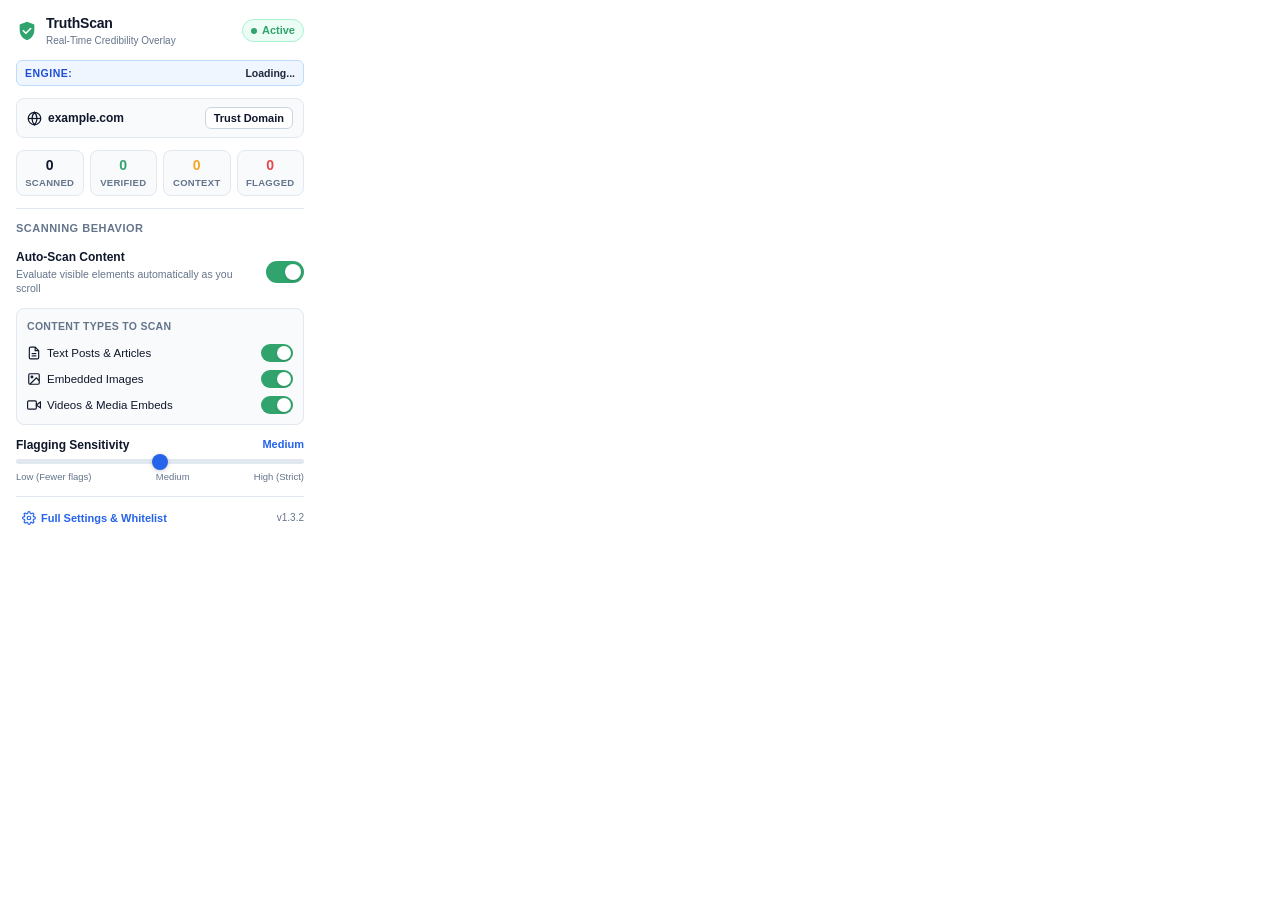
==== popup/popup.html @ b37b41a3 "options,popup" ====
<!DOCTYPE html>
<html lang="en">
<head>
  <meta charset="UTF-8">
  <meta name="viewport" content="width=device-width, initial-scale=1.0">
  <title>TruthScan Control Panel</title>
  <link rel="stylesheet" href="popup.css">
</head>
<body>
  <div class="popup-container">
    <!-- Header -->
    <header class="popup-header">
      <div class="brand-badge">
        <svg class="brand-icon" viewBox="0 0 48 48" width="22" height="22" fill="none">
          <path d="M24 4L8 10V22C8 32.5 14.8 42.2 24 44C33.2 42.2 40 32.5 40 22V10L24 4Z" fill="#30A46C"/>
          <path d="M16 23.5L21.5 29L32 18.5" stroke="#FFFFFF" stroke-width="3.5" stroke-linecap="round" stroke-linejoin="round"/>
        </svg>
        <div>
          <div class="brand-title">TruthScan</div>
          <div class="brand-sub">Real-Time Credibility Overlay</div>
        </div>
      </div>
      <div class="status-indicator" id="status-pill">
        <span class="dot"></span>
        <span class="status-text">Active</span>
      </div>
    </header>

    <!-- Active Engine Status -->
    <div class="engine-badge-row">
      <span class="engine-label">ENGINE:</span>
      <span class="engine-val" id="active-engine-val">Loading...</span>
    </div>

    <!-- ⚡ Featherless AI Setup Banner (hidden once key is saved) -->
    <div id="api-setup-banner" style="
      display:none;
      background:linear-gradient(135deg,#1a0f2e,#0f1a2e);
      border:1.5px solid #7c3aed;
      border-radius:10px;
      padding:12px 14px;
      margin:8px 0 4px 0;
    ">
      <div style="display:flex;align-items:center;gap:8px;margin-bottom:6px;">
        <span style="font-size:15px;">🤖</span>
        <span style="font-size:12px;font-weight:700;color:#c4b5fd;letter-spacing:0.04em;text-transform:uppercase;">Featherless AI — Not Connected</span>
      </div>
      <div style="font-size:11px;color:#a78bfa;margin-bottom:10px;line-height:1.45;">
        Add your Featherless API key to enable live AI fact-checking on every message.<br>
        Endpoint: <code style="font-size:10px;background:rgba(124,58,237,0.2);padding:1px 5px;border-radius:4px;color:#ddd8fe;">https://api.featherless.ai/v1/chat/completions</code>
      </div>
      <div style="display:flex;gap:6px;flex-wrap:wrap;">
        <button id="banner-open-settings" style="
          background:#7c3aed;color:#fff;border:none;border-radius:6px;
          padding:6px 12px;font-size:11px;font-weight:700;cursor:pointer;flex:1;
        ">⚙️ Add API Key in Settings</button>
        <a href="https://featherless.ai" target="_blank" rel="noopener" style="
          background:rgba(124,58,237,0.2);color:#c4b5fd;border:1px solid #7c3aed;
          border-radius:6px;padding:6px 10px;font-size:11px;font-weight:600;
          text-decoration:none;white-space:nowrap;
        ">Get Key ↗</a>
      </div>
    </div>

    <!-- Current Site Whitelist Quick Card -->
    <div class="site-card">
      <div class="site-info">
        <svg width="15" height="15" viewBox="0 0 24 24" fill="none" stroke="currentColor" stroke-width="2"><circle cx="12" cy="12" r="10"/><line x1="2" y1="12" x2="22" y2="12"/><path d="M12 2a15.3 15.3 0 0 1 4 10 15.3 15.3 0 0 1-4 10 15.3 15.3 0 0 1-4-10 15.3 15.3 0 0 1 4-10z"/></svg>
        <span class="site-domain" id="current-domain">example.com</span>
      </div>
      <button class="whitelist-btn" id="toggle-site-whitelist">
        Trust Domain
      </button>
    </div>

    <!-- Live Tab Stats -->
    <div class="stats-grid">
      <div class="stat-card">
        <span class="stat-val" id="stat-scanned">0</span>
        <span class="stat-lbl">Scanned</span>
      </div>
      <div class="stat-card stat-verified">
        <span class="stat-val" id="stat-verified">0</span>
        <span class="stat-lbl">Verified</span>
      </div>
      <div class="stat-card stat-context">
        <span class="stat-val" id="stat-context">0</span>
        <span class="stat-lbl">Context</span>
      </div>
      <div class="stat-card stat-flagged">
        <span class="stat-val" id="stat-flagged">0</span>
        <span class="stat-lbl">Flagged</span>
      </div>
    </div>

    <div class="divider"></div>

    <!-- Core Scanning Controls -->
    <div class="section-title">Scanning Behavior</div>
    
    <div class="control-row">
      <div class="control-info">
        <div class="control-label">Auto-Scan Content</div>
        <div class="control-desc">Evaluate visible elements automatically as you scroll</div>
      </div>
      <label class="switch">
        <input type="checkbox" id="toggle-auto-scan" checked>
        <span class="slider"></span>
      </label>
    </div>

    <div class="types-group">
      <div class="types-title">Content Types to Scan</div>
      
      <div class="type-row">
        <span class="type-name">
          <svg width="14" height="14" viewBox="0 0 24 24" fill="none" stroke="currentColor" stroke-width="2"><path d="M14 2H6a2 2 0 0 0-2 2v16a2 2 0 0 0 2 2h12a2 2 0 0 0 2-2V8z"/><polyline points="14 2 14 8 20 8"/><line x1="16" y1="13" x2="8" y2="13"/><line x1="16" y1="17" x2="8" y2="17"/></svg>
          Text Posts & Articles
        </span>
        <label class="switch switch-sm">
          <input type="checkbox" id="toggle-scan-text" checked>
          <span class="slider"></span>
        </label>
      </div>

      <div class="type-row">
        <span class="type-name">
          <svg width="14" height="14" viewBox="0 0 24 24" fill="none" stroke="currentColor" stroke-width="2"><rect x="3" y="3" width="18" height="18" rx="2" ry="2"/><circle cx="8.5" cy="8.5" r="1.5"/><polyline points="21 15 16 10 5 21"/></svg>
          Embedded Images
        </span>
        <label class="switch switch-sm">
          <input type="checkbox" id="toggle-scan-images" checked>
          <span class="slider"></span>
        </label>
      </div>

      <div class="type-row">
        <span class="type-name">
          <svg width="14" height="14" viewBox="0 0 24 24" fill="none" stroke="currentColor" stroke-width="2"><polygon points="23 7 16 12 23 17 23 7"/><rect x="1" y="5" width="15" height="14" rx="2" ry="2"/></svg>
          Videos & Media Embeds
        </span>
        <label class="switch switch-sm">
          <input type="checkbox" id="toggle-scan-videos" checked>
          <span class="slider"></span>
        </label>
      </div>
    </div>

    <!-- Sensitivity Slider -->
    <div class="slider-section">
      <div class="slider-header">
        <span class="control-label">Flagging Sensitivity</span>
        <span class="sensitivity-val" id="sensitivity-display">Medium</span>
      </div>
      <input type="range" id="sensitivity-slider" min="1" max="3" step="1" value="2" class="range-slider">
      <div class="range-labels">
        <span>Low (Fewer flags)</span>
        <span>Medium</span>
        <span>High (Strict)</span>
      </div>
    </div>

    <!-- Footer -->
    <footer class="popup-footer">
      <button class="footer-btn" id="open-options">
        <svg width="14" height="14" viewBox="0 0 24 24" fill="none" stroke="currentColor" stroke-width="2"><circle cx="12" cy="12" r="3"/><path d="M19.4 15a1.65 1.65 0 0 0 .33 1.82l.06.06a2 2 0 0 1 0 2.83 2 2 0 0 1-2.83 0l-.06-.06a1.65 1.65 0 0 0-1.82-.33 1.65 1.65 0 0 0-1 1.51V21a2 2 0 0 1-2 2 2 2 0 0 1-2-2v-.09A1.65 1.65 0 0 0 9 19.4a1.65 1.65 0 0 0-1.82.33l-.06.06a2 2 0 0 1-2.83 0 2 2 0 0 1 0-2.83l.06-.06a1.65 1.65 0 0 0 .33-1.82 1.65 1.65 0 0 0-1.51-1H3a2 2 0 0 1-2-2 2 2 0 0 1 2-2h.09A1.65 1.65 0 0 0 4.6 9a1.65 1.65 0 0 0-.33-1.82l-.06-.06a2 2 0 0 1 0-2.83 2 2 0 0 1 2.83 0l.06.06a1.65 1.65 0 0 0 1.82.33H9a1.65 1.65 0 0 0 1-1.51V3a2 2 0 0 1 2-2 2 2 0 0 1 2 2v.09a1.65 1.65 0 0 0 1 1.51 1.65 1.65 0 0 0 1.82-.33l.06-.06a2 2 0 0 1 2.83 0 2 2 0 0 1 0 2.83l-.06.06a1.65 1.65 0 0 0-.33 1.82V9a1.65 1.65 0 0 0 1.51 1H21a2 2 0 0 1 2 2 2 2 0 0 1-2 2h-.09a1.65 1.65 0 0 0-1.51 1z"/></svg>
        Full Settings & Whitelist
      </button>
      <span class="version-tag">v1.3.2</span>
    </footer>
  </div>

  <script src="popup.js"></script>
</body>
</html>
---- popup/popup.css ----
/**
 * TruthScan Toolbar Settings Popup Styles
 * Minimal, trustworthy, and modern design.
 */

:root {
  --font-family: -apple-system, BlinkMacSystemFont, "Segoe UI", Roboto, "Helvetica Neue", Arial, sans-serif;
  --bg-primary: #FFFFFF;
  --bg-secondary: #F8FAFC;
  --bg-tertiary: #F1F5F9;
  --border-color: #E2E8F0;
  --text-main: #0F172A;
  --text-muted: #64748B;
  --color-green: #30A46C;
  --color-yellow: #F5A623;
  --color-red: #E5484D;
  --color-gray: #8E8E93;
}

* {
  box-sizing: border-box;
  margin: 0;
  padding: 0;
}

body {
  font-family: var(--font-family);
  background-color: var(--bg-primary);
  color: var(--text-main);
  width: 320px;
  overflow-x: hidden;
  user-select: none;
  font-size: 12px;
  line-height: 1.4;
}

.popup-container {
  padding: 14px 16px;
  display: flex;
  flex-direction: column;
  gap: 12px;
}

/* Header */
.popup-header {
  display: flex;
  align-items: center;
  justify-content: space-between;
}

.brand-badge {
  display: flex;
  align-items: center;
  gap: 8px;
}

.brand-title {
  font-size: 14px;
  font-weight: 700;
  color: var(--text-main);
  letter-spacing: -0.2px;
}

.brand-sub {
  font-size: 10px;
  color: var(--text-muted);
}

.status-indicator {
  display: flex;
  align-items: center;
  gap: 5px;
  padding: 3px 8px;
  border-radius: 999px;
  background-color: #ECFDF5;
  color: var(--color-green);
  font-size: 11px;
  font-weight: 600;
  border: 1px solid #A7F3D0;
}

.status-indicator .dot {
  width: 6px;
  height: 6px;
  border-radius: 50%;
  background-color: var(--color-green);
}

.status-indicator.is-whitelisted {
  background-color: #F1F5F9;
  color: #64748B;
  border-color: #CBD5E1;
}

.status-indicator.is-whitelisted .dot {
  background-color: #64748B;
}

/* Engine Status Row */
.engine-badge-row {
  display: flex;
  align-items: center;
  justify-content: space-between;
  background-color: #EFF6FF;
  border: 1px solid #BFDBFE;
  border-radius: 6px;
  padding: 5px 8px;
  font-size: 10.5px;
}

.engine-label {
  font-weight: 800;
  color: #1D4ED8;
  letter-spacing: 0.5px;
}

.engine-val {
  font-weight: 600;
  color: #1E293B;
  overflow: hidden;
  text-overflow: ellipsis;
  white-space: nowrap;
  max-width: 200px;
}

/* Current Site Whitelist Card */
.site-card {
  display: flex;
  align-items: center;
  justify-content: space-between;
  background-color: var(--bg-secondary);
  border: 1px solid var(--border-color);
  border-radius: 8px;
  padding: 8px 10px;
}

.site-info {
  display: flex;
  align-items: center;
  gap: 6px;
  overflow: hidden;
}

.site-domain {
  font-weight: 600;
  color: var(--text-main);
  max-width: 145px;
  overflow: hidden;
  text-overflow: ellipsis;
  white-space: nowrap;
}

.whitelist-btn {
  background-color: #FFFFFF;
  border: 1px solid #CBD5E1;
  border-radius: 6px;
  padding: 4px 8px;
  font-size: 11px;
  font-weight: 600;
  color: var(--text-main);
  cursor: pointer;
  transition: all 0.15s ease;
}

.whitelist-btn:hover {
  background-color: #F8FAFC;
  border-color: #94A3B8;
}

.whitelist-btn.is-active {
  background-color: #EFF6FF;
  border-color: #93C5FD;
  color: #1D4ED8;
}

/* Stats Grid */
.stats-grid {
  display: grid;
  grid-template-columns: repeat(4, 1fr);
  gap: 6px;
}

.stat-card {
  background-color: var(--bg-secondary);
  border: 1px solid var(--border-color);
  border-radius: 8px;
  padding: 6px 4px;
  display: flex;
  flex-direction: column;
  align-items: center;
  text-align: center;
}

.stat-val {
  font-size: 14px;
  font-weight: 800;
  color: var(--text-main);
  line-height: 1.2;
}

.stat-lbl {
  font-size: 9.5px;
  color: var(--text-muted);
  font-weight: 600;
  text-transform: uppercase;
  letter-spacing: 0.3px;
  margin-top: 2px;
}

.stat-card.stat-verified .stat-val {
  color: var(--color-green);
}
.stat-card.stat-context .stat-val {
  color: var(--color-yellow);
}
.stat-card.stat-flagged .stat-val {
  color: var(--color-red);
}

.divider {
  height: 1px;
  background-color: var(--border-color);
}

/* Scanning Controls */
.section-title {
  font-size: 11px;
  font-weight: 700;
  color: var(--text-muted);
  text-transform: uppercase;
  letter-spacing: 0.5px;
}

.control-row {
  display: flex;
  align-items: center;
  justify-content: space-between;
}

.control-info {
  display: flex;
  flex-direction: column;
  gap: 1px;
  max-width: 220px;
}

.control-label {
  font-size: 12px;
  font-weight: 600;
  color: var(--text-main);
}

.control-desc {
  font-size: 10.5px;
  color: var(--text-muted);
}

/* Switches */
.switch {
  position: relative;
  display: inline-block;
  width: 38px;
  height: 22px;
  flex-shrink: 0;
}

.switch input {
  opacity: 0;
  width: 0;
  height: 0;
}

.slider {
  position: absolute;
  cursor: pointer;
  top: 0;
  left: 0;
  right: 0;
  bottom: 0;
  background-color: #CBD5E1;
  transition: 0.2s cubic-bezier(0.16, 1, 0.3, 1);
  border-radius: 999px;
}

.slider:before {
  position: absolute;
  content: "";
  height: 16px;
  width: 16px;
  left: 3px;
  bottom: 3px;
  background-color: white;
  transition: 0.2s cubic-bezier(0.16, 1, 0.3, 1);
  border-radius: 50%;
  box-shadow: 0 1px 3px rgba(0,0,0,0.15);
}

input:checked + .slider {
  background-color: var(--color-green);
}

input:checked + .slider:before {
  transform: translateX(16px);
}

.switch-sm {
  width: 32px;
  height: 18px;
}

.switch-sm .slider:before {
  height: 14px;
  width: 14px;
  left: 2px;
  bottom: 2px;
}

.switch-sm input:checked + .slider:before {
  transform: translateX(14px);
}

/* Types Group */
.types-group {
  background-color: var(--bg-secondary);
  border: 1px solid var(--border-color);
  border-radius: 8px;
  padding: 10px;
  display: flex;
  flex-direction: column;
  gap: 8px;
}

.types-title {
  font-size: 10.5px;
  font-weight: 700;
  color: var(--text-muted);
  text-transform: uppercase;
  letter-spacing: 0.3px;
  margin-bottom: 2px;
}

.type-row {
  display: flex;
  align-items: center;
  justify-content: space-between;
}

.type-name {
  display: flex;
  align-items: center;
  gap: 6px;
  font-size: 11.5px;
  font-weight: 500;
  color: var(--text-main);
}

/* Sensitivity Slider */
.slider-section {
  display: flex;
  flex-direction: column;
  gap: 6px;
}

.slider-header {
  display: flex;
  justify-content: space-between;
  align-items: center;
}

.sensitivity-val {
  font-size: 11px;
  font-weight: 700;
  color: #2563EB;
}

.range-slider {
  -webkit-appearance: none;
  appearance: none;
  width: 100%;
  height: 5px;
  border-radius: 3px;
  background: #E2E8F0;
  outline: none;
}

.range-slider::-webkit-slider-thumb {
  -webkit-appearance: none;
  appearance: none;
  width: 16px;
  height: 16px;
  border-radius: 50%;
  background: #2563EB;
  cursor: pointer;
  box-shadow: 0 1px 4px rgba(0,0,0,0.2);
}

.range-labels {
  display: flex;
  justify-content: space-between;
  font-size: 9.5px;
  color: var(--text-muted);
}

/* Footer */
.popup-footer {
  border-top: 1px solid var(--border-color);
  padding-top: 10px;
  display: flex;
  align-items: center;
  justify-content: space-between;
}

.footer-btn {
  background: none;
  border: none;
  color: #2563EB;
  font-size: 11px;
  font-weight: 600;
  display: flex;
  align-items: center;
  gap: 5px;
  cursor: pointer;
  padding: 4px 6px;
  border-radius: 4px;
}

.footer-btn:hover {
  background-color: #EFF6FF;
}

.version-tag {
  font-size: 10px;
  color: var(--text-muted);
}
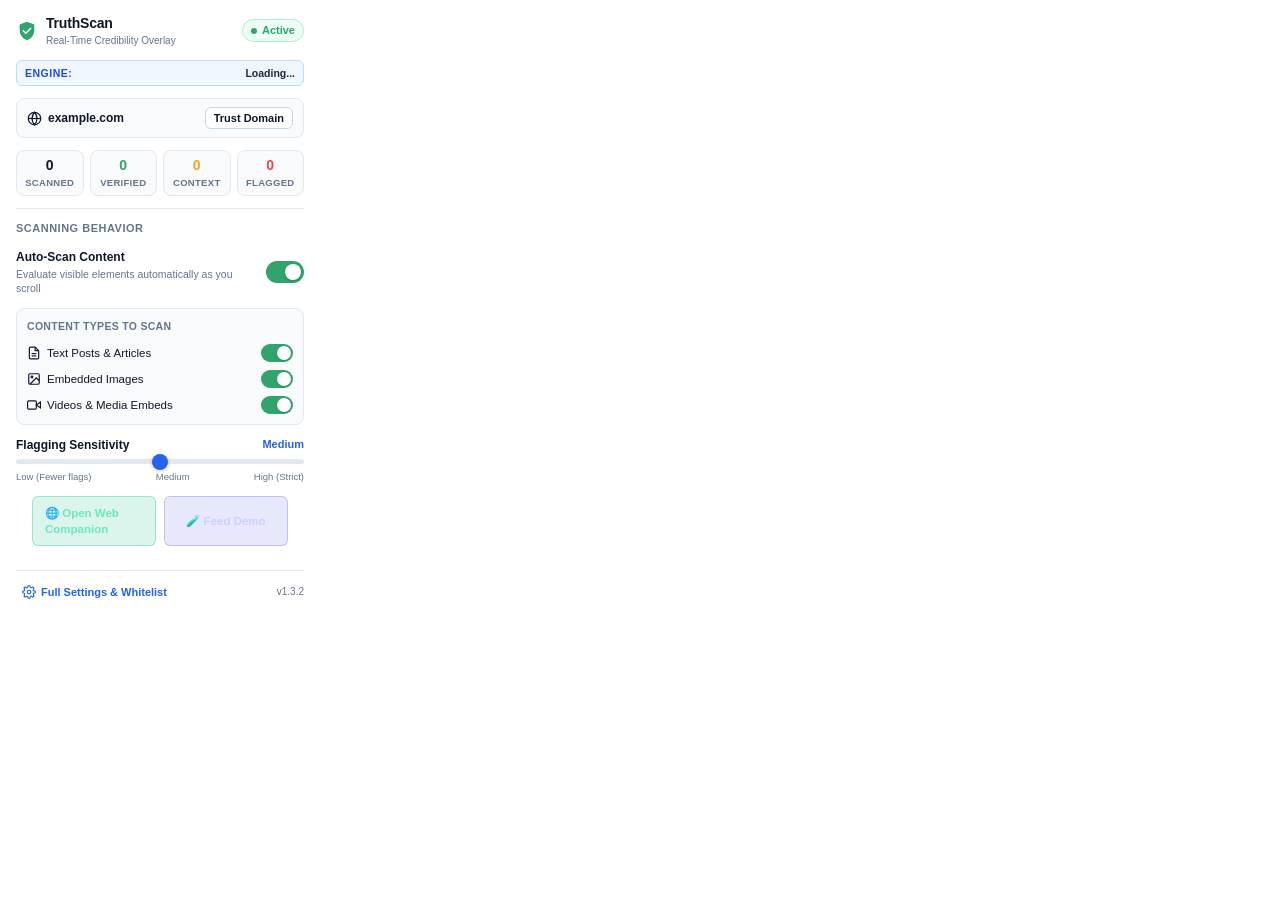
==== commit 3250bf64: "final" ====
--- a/popup/popup.html
+++ b/popup/popup.html
@@ -160,6 +160,26 @@
       </div>
     </div>
 
+    <!-- Footer Actions -->
+    <div style="padding: 0 16px 12px 16px; display: flex; gap: 8px;">
+      <a href="http://127.0.0.1:8000" target="_blank" id="btn-open-companion" style="
+        display: flex; align-items: center; justify-content: center; gap: 6px;
+        background: rgba(16, 185, 129, 0.15); border: 1px solid rgba(16, 185, 129, 0.3);
+        color: #6ee7b7; border-radius: 6px; padding: 8px 12px; font-size: 11.5px;
+        font-weight: 700; text-decoration: none; flex: 1; transition: all 0.2s;
+      ">
+        🌐 Open Web Companion
+      </a>
+      <a href="http://127.0.0.1:8000/demo" target="_blank" style="
+        display: flex; align-items: center; justify-content: center; gap: 6px;
+        background: rgba(99, 102, 241, 0.15); border: 1px solid rgba(99, 102, 241, 0.3);
+        color: #c7d2fe; border-radius: 6px; padding: 8px 12px; font-size: 11.5px;
+        font-weight: 700; text-decoration: none; flex: 1; transition: all 0.2s;
+      ">
+        🧪 Feed Demo
+      </a>
+    </div>
+
     <!-- Footer -->
     <footer class="popup-footer">
       <button class="footer-btn" id="open-options">
